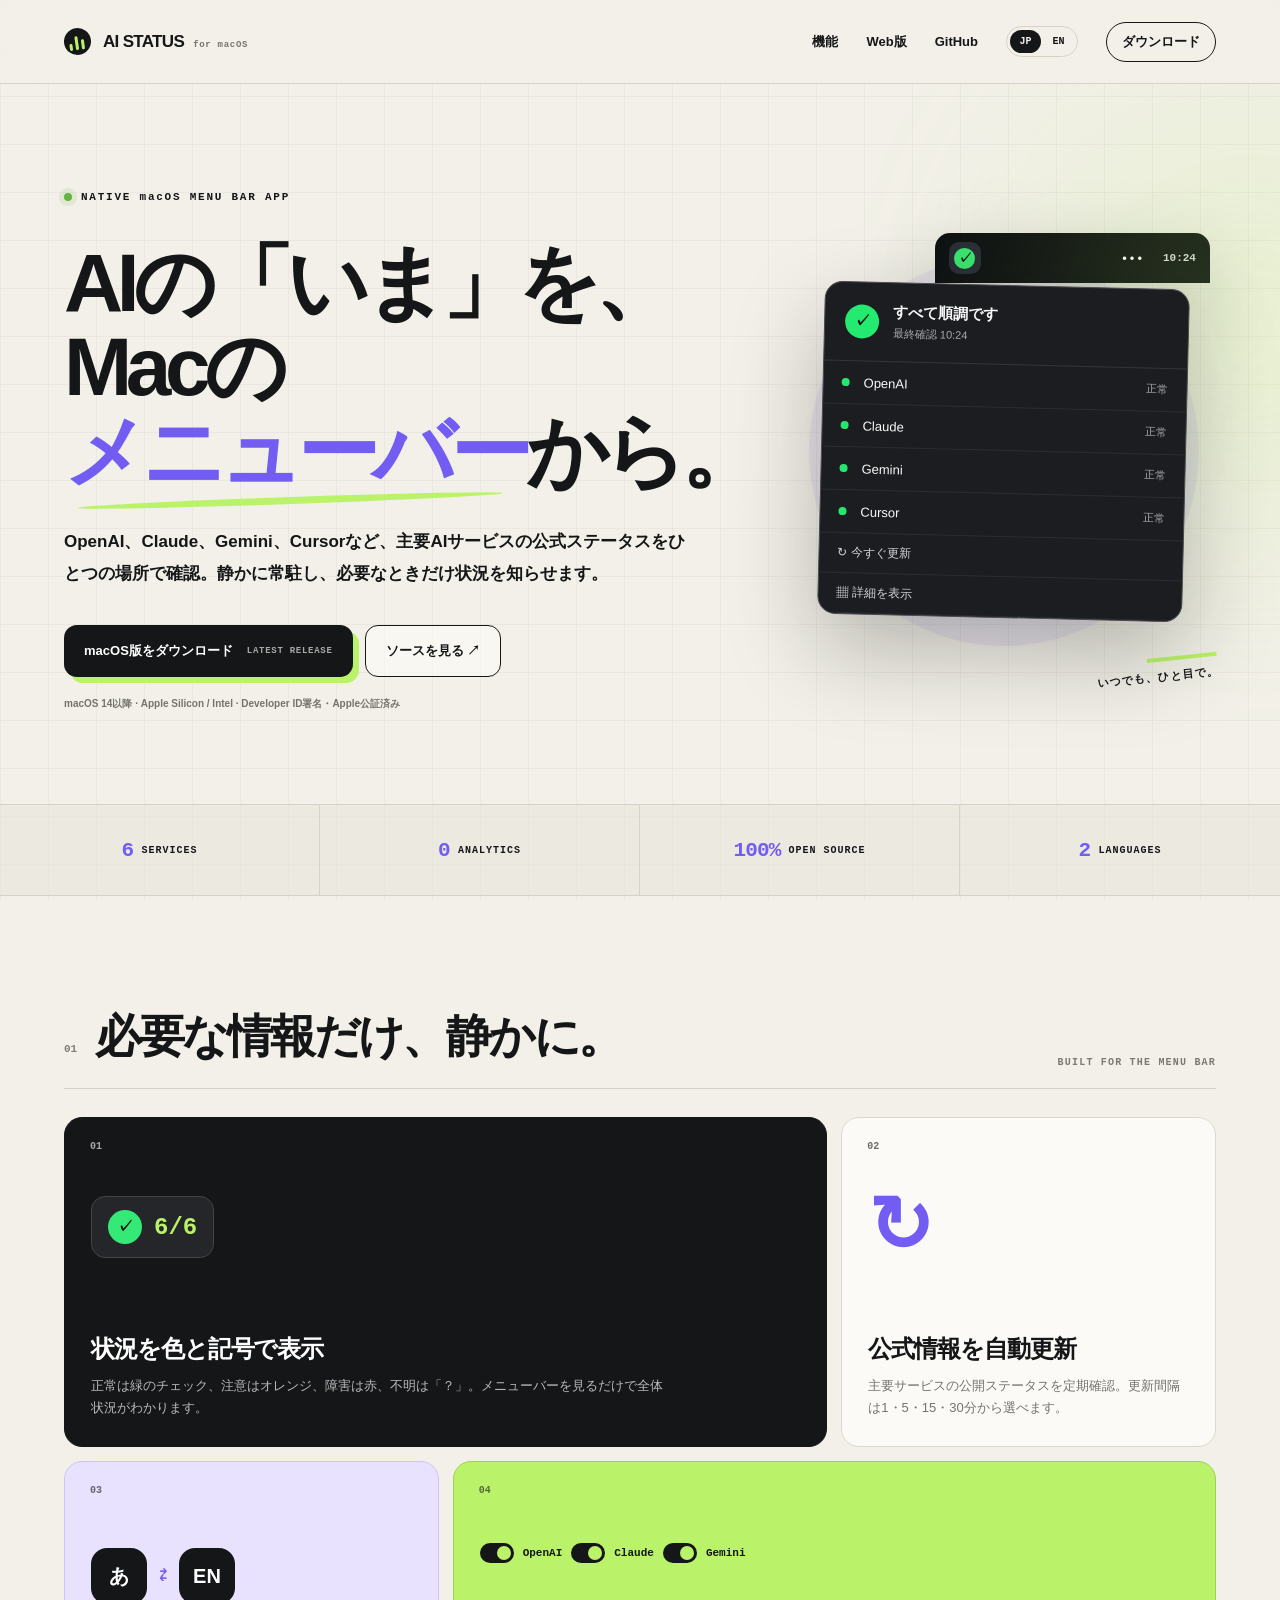
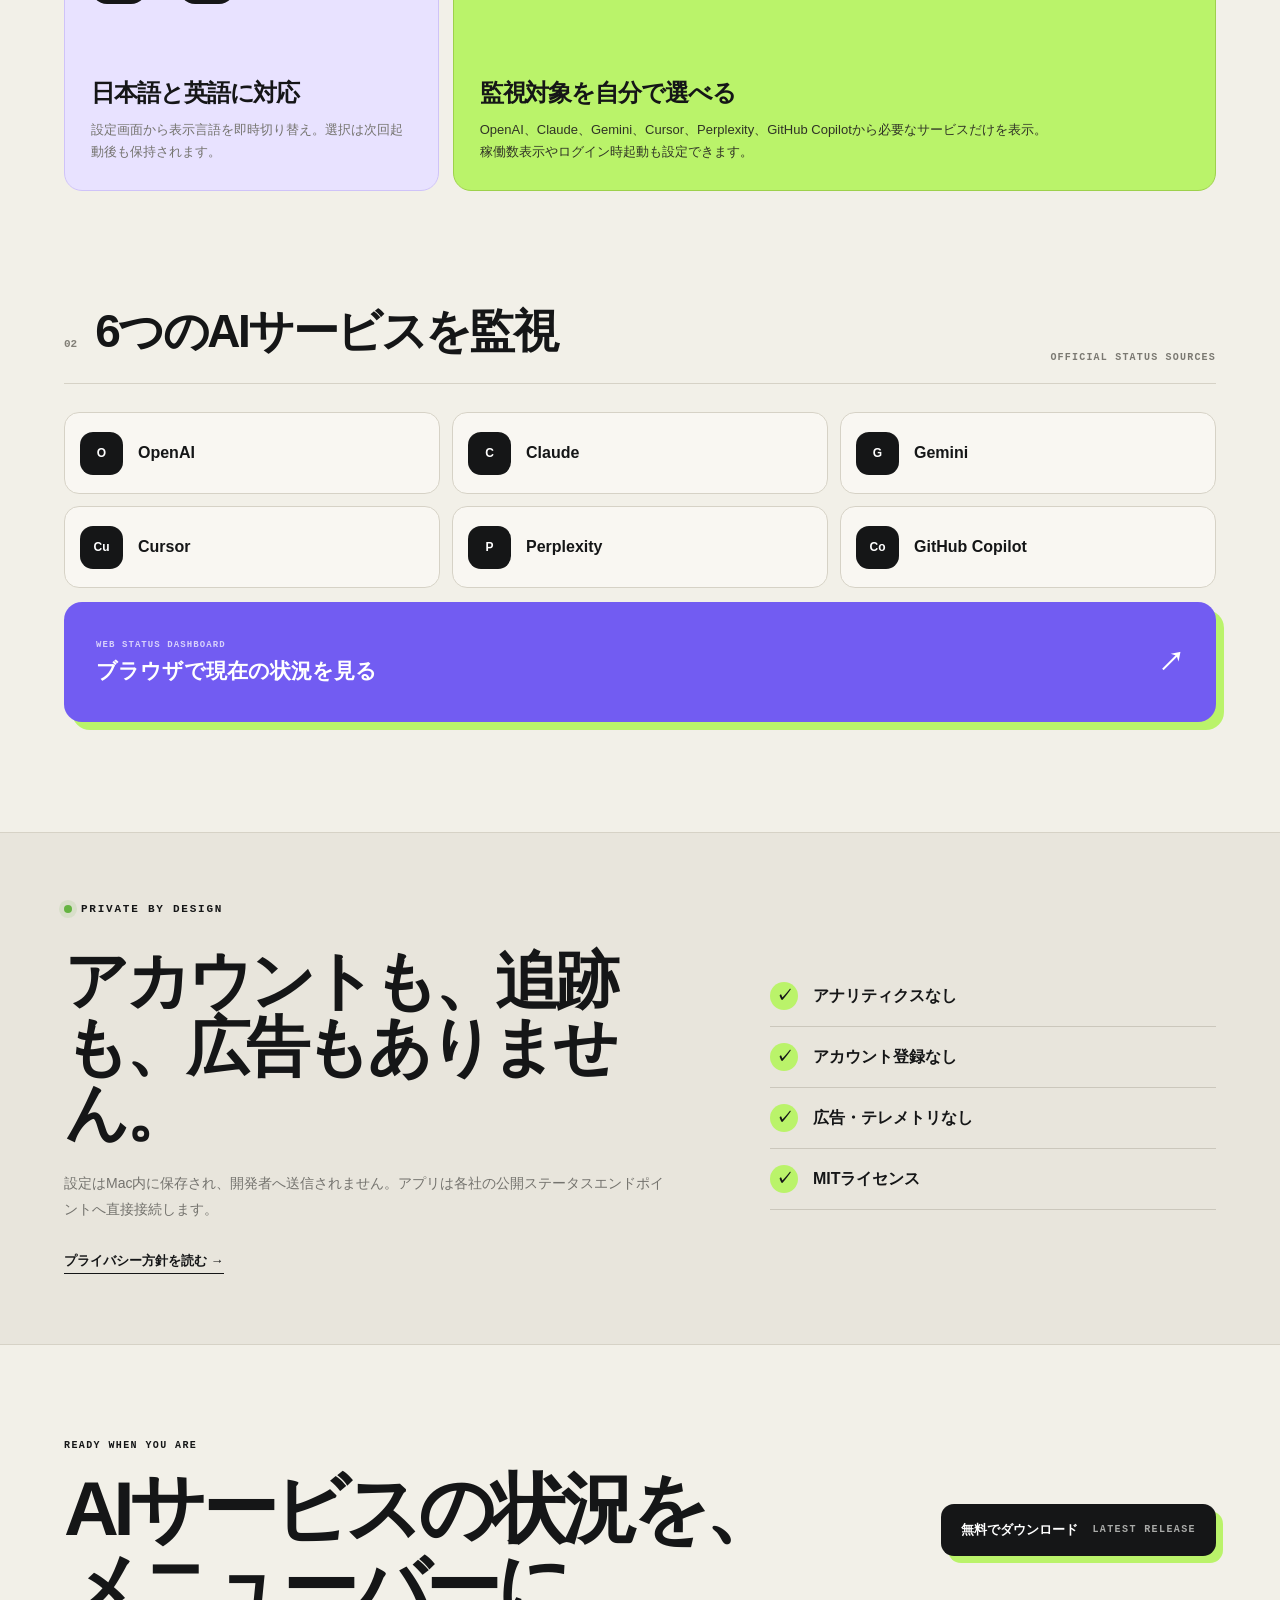
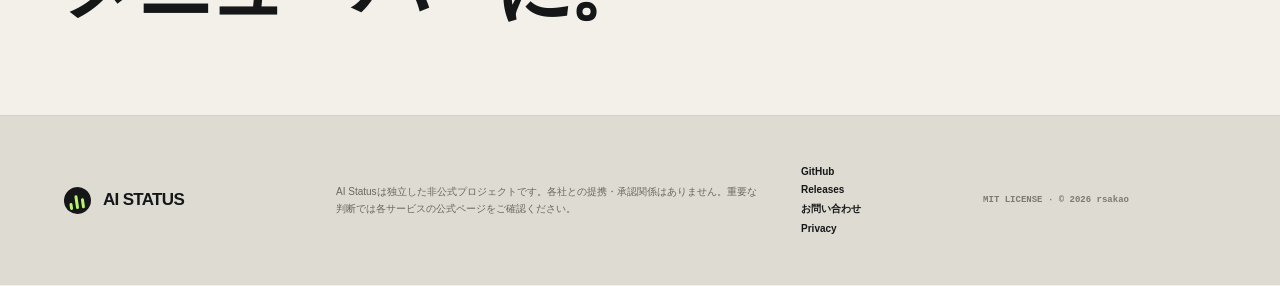
==== docs/index.html @ a0b366d9 "feat: add GitHub Pages landing site" ====
<!doctype html>
<html lang="ja">
<head>
  <meta charset="utf-8">
  <meta name="viewport" content="width=device-width, initial-scale=1">
  <meta name="theme-color" content="#f2f0e8">
  <meta name="description" content="主要AIサービスの稼働状況をMacのメニューバーから確認できる、オープンソースのmacOSアプリ。">
  <meta property="og:title" content="AI Status for macOS">
  <meta property="og:description" content="AIの「いま」を、Macのメニューバーから。">
  <meta property="og:type" content="website">
  <meta property="og:image" content="assets/og-image.svg">
  <title>AI Status for macOS</title>
  <link rel="icon" href="assets/favicon.svg" type="image/svg+xml">
  <link rel="stylesheet" href="assets/styles.css">
  <script defer src="assets/site.js"></script>
</head>
<body>
  <header class="site-header">
    <a class="brand" href="#top" aria-label="AI Status ホーム">
      <span class="brand-mark" aria-hidden="true"><i></i><i></i><i></i></span>
      <span>AI STATUS <small>for macOS</small></span>
    </a>
    <nav aria-label="ページナビゲーション">
      <a href="#features">機能</a>
      <a href="https://ai-status-jp-hub-2026.rojii.chatgpt.site/">Web版</a>
      <a href="https://github.com/rsakao/aistatus">GitHub</a>
      <span class="language-switch" aria-label="表示言語">
        <a href="./" aria-current="page">JP</a>
        <a href="en/">EN</a>
      </span>
      <a class="nav-download download-link" href="https://github.com/rsakao/aistatus/releases/latest">ダウンロード</a>
    </nav>
  </header>

  <main id="top">
    <section class="hero">
      <div class="hero-copy-block">
        <div class="eyebrow"><span></span> NATIVE macOS MENU BAR APP</div>
        <h1>AIの「いま」を、<br>Macの<br><span class="nowrap"><em>メニューバー</em>から。</span></h1>
        <p class="hero-copy">OpenAI、Claude、Gemini、Cursorなど、主要AIサービスの公式ステータスをひとつの場所で確認。静かに常駐し、必要なときだけ状況を知らせます。</p>
        <div class="hero-actions">
          <a class="button button-primary download-link" href="https://github.com/rsakao/aistatus/releases/latest">
            <span>macOS版をダウンロード</span><small class="release-label">Latest release</small>
          </a>
          <a class="button button-secondary" href="https://github.com/rsakao/aistatus">ソースを見る ↗</a>
        </div>
        <p class="requirements">macOS 14以降 · Apple Silicon / Intel · Developer ID署名・Apple公証済み</p>
      </div>

      <div class="app-preview" aria-label="AI Statusアプリの画面イメージ">
        <div class="menu-strip">
          <span class="menu-status"><b>✓</b></span>
          <span class="menu-dots">•••</span>
          <span class="menu-clock">10:24</span>
        </div>
        <div class="popover">
          <div class="popover-overview">
            <span class="check-icon">✓</span>
            <div><strong>すべて順調です</strong><small>最終確認 10:24</small></div>
          </div>
          <div class="service-row"><i class="dot green"></i><span>OpenAI</span><small>正常</small></div>
          <div class="service-row"><i class="dot green"></i><span>Claude</span><small>正常</small></div>
          <div class="service-row"><i class="dot green"></i><span>Gemini</span><small>正常</small></div>
          <div class="service-row"><i class="dot green"></i><span>Cursor</span><small>正常</small></div>
          <div class="popover-action">↻ 今すぐ更新</div>
          <div class="popover-action">▦ 詳細を表示</div>
        </div>
        <span class="preview-note">いつでも、ひと目で。</span>
      </div>
    </section>

    <section class="trust-strip" aria-label="アプリの特徴">
      <span><b>6</b> SERVICES</span>
      <span><b>0</b> ANALYTICS</span>
      <span><b>100%</b> OPEN SOURCE</span>
      <span><b>2</b> LANGUAGES</span>
    </section>

    <section class="features-section" id="features">
      <div class="section-heading">
        <div><span class="section-number">01</span><h2>必要な情報だけ、静かに。</h2></div>
        <p>BUILT FOR THE MENU BAR</p>
      </div>
      <div class="feature-grid">
        <article class="feature-card feature-wide dark-card">
          <span class="feature-number">01</span>
          <div class="mini-status"><b>✓</b><span>6/6</span></div>
          <h3>状況を色と記号で表示</h3>
          <p>正常は緑のチェック、注意はオレンジ、障害は赤、不明は「？」。メニューバーを見るだけで全体状況がわかります。</p>
        </article>
        <article class="feature-card">
          <span class="feature-number">02</span>
          <div class="feature-glyph">↻</div>
          <h3>公式情報を自動更新</h3>
          <p>主要サービスの公開ステータスを定期確認。更新間隔は1・5・15・30分から選べます。</p>
        </article>
        <article class="feature-card purple-card">
          <span class="feature-number">03</span>
          <div class="language-demo"><b>あ</b><span>⇄</span><b>EN</b></div>
          <h3>日本語と英語に対応</h3>
          <p>設定画面から表示言語を即時切り替え。選択は次回起動後も保持されます。</p>
        </article>
        <article class="feature-card feature-wide lime-card">
          <span class="feature-number">04</span>
          <div class="toggle-demo"><i></i><span>OpenAI</span><i></i><span>Claude</span><i></i><span>Gemini</span></div>
          <h3>監視対象を自分で選べる</h3>
          <p>OpenAI、Claude、Gemini、Cursor、Perplexity、GitHub Copilotから必要なサービスだけを表示。稼働数表示やログイン時起動も設定できます。</p>
        </article>
      </div>
    </section>

    <section class="services-section">
      <div class="section-heading">
        <div><span class="section-number">02</span><h2>6つのAIサービスを監視</h2></div>
        <p>OFFICIAL STATUS SOURCES</p>
      </div>
      <div class="service-grid">
        <span><b>O</b>OpenAI</span><span><b>C</b>Claude</span><span><b>G</b>Gemini</span>
        <span><b>Cu</b>Cursor</span><span><b>P</b>Perplexity</span><span><b>Co</b>GitHub Copilot</span>
      </div>
      <a class="dashboard-link" href="https://ai-status-jp-hub-2026.rojii.chatgpt.site/">
        <span><small>WEB STATUS DASHBOARD</small><strong>ブラウザで現在の状況を見る</strong></span><b>↗</b>
      </a>
    </section>

    <section class="privacy-section">
      <div class="privacy-copy">
        <div class="eyebrow"><span></span> PRIVATE BY DESIGN</div>
        <h2>アカウントも、追跡も、広告もありません。</h2>
        <p>設定はMac内に保存され、開発者へ送信されません。アプリは各社の公開ステータスエンドポイントへ直接接続します。</p>
        <a href="privacy.html">プライバシー方針を読む →</a>
      </div>
      <div class="privacy-list">
        <span><b>✓</b> アナリティクスなし</span>
        <span><b>✓</b> アカウント登録なし</span>
        <span><b>✓</b> 広告・テレメトリなし</span>
        <span><b>✓</b> MITライセンス</span>
      </div>
    </section>

    <section class="cta-section">
      <div>
        <small>READY WHEN YOU ARE</small>
        <h2>AIサービスの状況を、<br>メニューバーに。</h2>
      </div>
      <a class="button button-dark download-link" href="https://github.com/rsakao/aistatus/releases/latest">
        <span>無料でダウンロード</span><small class="release-label">Latest release</small>
      </a>
    </section>
  </main>

  <footer>
    <a class="brand footer-brand" href="#top"><span class="brand-mark"><i></i><i></i><i></i></span><span>AI STATUS</span></a>
    <p>AI Statusは独立した非公式プロジェクトです。各社との提携・承認関係はありません。重要な判断では各サービスの公式ページをご確認ください。</p>
    <div class="footer-links">
      <a href="https://github.com/rsakao/aistatus">GitHub</a>
      <a href="https://github.com/rsakao/aistatus/releases/latest">Releases</a>
      <a href="https://github.com/rsakao/aistatus/issues">お問い合わせ</a>
      <a href="privacy.html">Privacy</a>
    </div>
    <span>MIT LICENSE · © 2026 rsakao</span>
  </footer>
</body>
</html>
---- docs/assets/styles.css ----
:root {
  --ink: #151617;
  --paper: #f2f0e8;
  --paper-light: #fbfaf6;
  --line: #d6d2c6;
  --green: #baf36a;
  --green-dark: #65b441;
  --purple: #725cf2;
  --muted: #74736e;
}

* { box-sizing: border-box; }
html { scroll-behavior: smooth; }
body {
  margin: 0;
  background: var(--paper);
  color: var(--ink);
  font-family: Inter, Arial, "Hiragino Sans", "Yu Gothic", sans-serif;
  -webkit-font-smoothing: antialiased;
}
a { color: inherit; text-decoration: none; }
button, a { -webkit-tap-highlight-color: transparent; }

body::before {
  content: "";
  position: fixed;
  inset: 0;
  z-index: -2;
  background-image:
    linear-gradient(rgba(21, 22, 23, .035) 1px, transparent 1px),
    linear-gradient(90deg, rgba(21, 22, 23, .035) 1px, transparent 1px);
  background-size: 48px 48px;
}

.site-header {
  height: 84px;
  display: flex;
  align-items: center;
  justify-content: space-between;
  padding: 0 5vw;
  border-bottom: 1px solid var(--line);
  background: rgba(242, 240, 232, .88);
  backdrop-filter: blur(16px);
  position: sticky;
  top: 0;
  z-index: 20;
}
.brand { display: flex; align-items: center; gap: 12px; font-weight: 900; letter-spacing: -.04em; font-size: 17px; }
.brand small { color: #77746d; font: 700 9px ui-monospace, monospace; letter-spacing: .08em; margin-left: 5px; }
.brand-mark {
  width: 27px;
  height: 27px;
  position: relative;
  display: inline-flex;
  align-items: flex-end;
  gap: 3px;
  padding: 5px;
  border-radius: 50%;
  background: var(--ink);
  transform: rotate(-8deg);
}
.brand-mark i { width: 3px; border-radius: 3px; background: var(--green); display: block; }
.brand-mark i:nth-child(1) { height: 7px; }
.brand-mark i:nth-child(2) { height: 14px; }
.brand-mark i:nth-child(3) { height: 10px; }
nav { display: flex; align-items: center; gap: 28px; font-size: 13px; font-weight: 700; }
nav > a:hover { opacity: .56; }
.language-switch { display: flex; border: 1px solid var(--line); border-radius: 999px; padding: 3px; gap: 2px; }
.language-switch a { min-width: 31px; padding: 6px 8px; text-align: center; border-radius: 999px; font: 800 10px ui-monospace, monospace; }
.language-switch a[aria-current="page"] { background: var(--ink); color: var(--paper); }
.nav-download { border: 1px solid var(--ink); border-radius: 999px; padding: 10px 15px; }

main { overflow: hidden; }
.hero {
  max-width: 1440px;
  min-height: 720px;
  margin: 0 auto;
  padding: 92px 5vw 78px;
  display: grid;
  grid-template-columns: minmax(0, 1.08fr) minmax(360px, .72fr);
  align-items: center;
  gap: 7vw;
  position: relative;
}
.hero::after {
  content: "";
  position: absolute;
  width: 420px;
  height: 420px;
  right: -180px;
  top: 30px;
  border-radius: 50%;
  background: var(--green);
  filter: blur(110px);
  opacity: .18;
  pointer-events: none;
}
.eyebrow { display: flex; align-items: center; gap: 9px; font: 800 11px ui-monospace, monospace; letter-spacing: .16em; }
.eyebrow span { width: 8px; height: 8px; border-radius: 50%; background: var(--green-dark); box-shadow: 0 0 0 5px rgba(101, 180, 65, .12); }
h1 { font-size: clamp(54px, 6.4vw, 100px); letter-spacing: -.078em; line-height: 1.03; margin: 38px 0 32px; font-weight: 900; }
h1 em { font-style: normal; color: var(--purple); position: relative; white-space: nowrap; }
h1 em::after { content: ""; position: absolute; left: 3%; bottom: -7px; width: 92%; height: 7px; background: var(--green); transform: rotate(-2deg); border-radius: 50%; }
.nowrap { white-space: nowrap; }
.hero-copy { max-width: 650px; font-size: 17px; line-height: 1.85; margin: 0; font-weight: 600; }
.hero-actions { display: flex; flex-wrap: wrap; gap: 12px; align-items: stretch; margin-top: 36px; }
.button { display: inline-flex; align-items: center; justify-content: center; gap: 14px; min-height: 52px; padding: 13px 20px; border-radius: 13px; font-weight: 850; font-size: 13px; transition: transform .2s, box-shadow .2s; }
.button:hover { transform: translateY(-2px); }
.button-primary { background: var(--ink); color: white; box-shadow: 6px 6px 0 var(--green); }
.button-secondary { border: 1px solid var(--ink); background: rgba(251, 250, 246, .65); }
.button small { display: block; color: #a9aaa8; font: 700 9px ui-monospace, monospace; text-transform: uppercase; letter-spacing: .08em; }
.requirements { margin: 20px 0 0; color: var(--muted); font-size: 10px; font-weight: 700; }

.app-preview { position: relative; min-height: 520px; display: flex; align-items: center; justify-content: center; }
.app-preview::before { content: ""; position: absolute; width: 390px; height: 390px; background: var(--purple); border-radius: 50%; opacity: .09; }
.menu-strip {
  position: absolute;
  top: 42px;
  right: 6px;
  width: 275px;
  height: 50px;
  border-radius: 15px 15px 0 0;
  background: #0d0f12;
  color: white;
  display: flex;
  align-items: center;
  padding: 0 14px;
  gap: 18px;
  box-shadow: 0 28px 80px rgba(20, 20, 20, .22);
}
.menu-status { width: 32px; height: 32px; border-radius: 10px; display: grid; place-items: center; background: #262b34; }
.menu-status b { width: 21px; height: 21px; display: grid; place-items: center; border-radius: 50%; background: #38e46f; color: #111; font-size: 14px; }
.menu-dots { font-size: 13px; letter-spacing: 3px; margin-left: auto; }
.menu-clock { font: 700 11px ui-monospace, monospace; color: #d7d8da; }
.popover {
  width: 365px;
  position: relative;
  z-index: 2;
  background: #1c1d20;
  color: #f8f8f8;
  border: 1px solid #4a4b50;
  border-radius: 18px;
  overflow: hidden;
  box-shadow: 0 35px 90px rgba(20, 20, 20, .28);
  transform: rotate(1.4deg);
}
.popover-overview { display: flex; align-items: center; gap: 14px; padding: 20px; border-bottom: 1px solid #34353a; }
.check-icon { width: 34px; height: 34px; display: grid; place-items: center; border-radius: 50%; background: #24eb70; color: #111; font-weight: 900; }
.popover-overview div { display: grid; gap: 4px; }
.popover-overview strong { font-size: 15px; }
.popover-overview small { color: #a8a9ad; font-size: 11px; }
.service-row { min-height: 43px; display: grid; grid-template-columns: 10px 1fr auto; align-items: center; gap: 12px; padding: 0 18px; border-bottom: 1px solid #2b2c30; font-size: 13px; }
.service-row small { color: #aaaeb3; }
.dot { width: 8px; height: 8px; border-radius: 50%; }
.dot.green { background: #25e76e; }
.popover-action { padding: 11px 18px; border-bottom: 1px solid #2b2c30; color: #d5d6d8; font-size: 12px; }
.preview-note { position: absolute; right: -2px; bottom: 26px; font: 800 11px ui-monospace, monospace; letter-spacing: .1em; transform: rotate(-6deg); }
.preview-note::before { content: ""; display: block; width: 70px; height: 4px; margin: 0 0 8px auto; background: var(--green); }

.trust-strip { border-block: 1px solid var(--line); min-height: 92px; display: grid; grid-template-columns: repeat(4, 1fr); max-width: 100%; background: rgba(232, 229, 220, .6); }
.trust-strip span { display: flex; align-items: center; justify-content: center; gap: 8px; border-right: 1px solid var(--line); font: 800 10px ui-monospace, monospace; letter-spacing: .1em; }
.trust-strip span:last-child { border-right: 0; }
.trust-strip b { font-size: 21px; color: var(--purple); letter-spacing: -.04em; }

.features-section, .services-section { max-width: 1400px; margin: 0 auto; padding: 110px 5vw 0; }
.section-heading { display: flex; justify-content: space-between; align-items: flex-end; border-bottom: 1px solid var(--line); padding-bottom: 20px; margin-bottom: 28px; }
.section-heading > div { display: flex; align-items: baseline; gap: 18px; }
.section-number { font: 700 11px ui-monospace, monospace; color: #827f77; }
.section-heading h2 { margin: 0; font-size: clamp(29px, 4vw, 46px); letter-spacing: -.055em; }
.section-heading p { margin: 0; font: 700 10px ui-monospace, monospace; letter-spacing: .12em; color: #7b7972; }
.feature-grid { display: grid; grid-template-columns: repeat(3, 1fr); gap: 14px; }
.feature-card { min-height: 330px; position: relative; display: flex; flex-direction: column; justify-content: flex-end; padding: 26px; border: 1px solid #dcd8cd; border-radius: 18px; background: var(--paper-light); overflow: hidden; }
.feature-wide { grid-column: span 2; }
.feature-number { position: absolute; top: 23px; left: 25px; font: 800 10px ui-monospace, monospace; opacity: .62; }
.feature-card h3 { margin: 24px 0 10px; font-size: 24px; letter-spacing: -.045em; }
.feature-card p { margin: 0; max-width: 580px; color: var(--muted); font-size: 13px; line-height: 1.75; }
.dark-card { background: var(--ink); color: white; border-color: var(--ink); }
.dark-card p { color: #b9bab9; }
.lime-card { background: var(--green); border-color: #9ed14c; }
.lime-card p { color: #303326; }
.purple-card { background: #e8e2ff; border-color: #cfc3f8; }
.mini-status { align-self: flex-start; display: flex; align-items: center; gap: 12px; margin-bottom: auto; margin-top: 52px; padding: 13px 16px; border: 1px solid #444; border-radius: 14px; background: #24262a; }
.mini-status b { width: 34px; height: 34px; display: grid; place-items: center; border-radius: 50%; color: #111; background: #35e977; }
.mini-status span { font: 850 24px ui-monospace, monospace; color: var(--green); }
.feature-glyph { margin: 48px 0 auto; color: var(--purple); font: 900 78px ui-monospace, monospace; line-height: 1; }
.language-demo { margin: 60px 0 auto; display: flex; align-items: center; gap: 12px; }
.language-demo b { width: 56px; height: 56px; display: grid; place-items: center; border-radius: 16px; background: var(--ink); color: white; font-size: 20px; }
.language-demo span { font-weight: 900; color: var(--purple); }
.toggle-demo { margin: 55px 0 auto; display: flex; flex-wrap: wrap; align-items: center; gap: 9px; font: 800 11px ui-monospace, monospace; }
.toggle-demo i { width: 34px; height: 20px; border-radius: 999px; background: var(--ink); position: relative; }
.toggle-demo i::after { content: ""; position: absolute; width: 14px; height: 14px; right: 3px; top: 3px; border-radius: 50%; background: var(--green); }

.service-grid { display: grid; grid-template-columns: repeat(3, 1fr); gap: 12px; }
.service-grid span { min-height: 82px; display: flex; align-items: center; gap: 15px; padding: 15px; border: 1px solid var(--line); border-radius: 15px; background: rgba(251, 250, 246, .72); font-weight: 850; }
.service-grid b { width: 43px; height: 43px; display: grid; place-items: center; border-radius: 13px; background: var(--ink); color: white; font-size: 12px; }
.dashboard-link { margin-top: 14px; min-height: 120px; display: flex; align-items: center; justify-content: space-between; padding: 28px 32px; background: var(--purple); color: white; border-radius: 18px; box-shadow: 8px 8px 0 var(--green); }
.dashboard-link span { display: grid; gap: 7px; }
.dashboard-link small { font: 800 9px ui-monospace, monospace; letter-spacing: .12em; opacity: .72; }
.dashboard-link strong { font-size: 21px; }
.dashboard-link > b { font-size: 26px; }

.privacy-section { max-width: 1400px; margin: 110px auto 0; padding: 70px 5vw; display: grid; grid-template-columns: 1.15fr .85fr; gap: 8vw; background: #e8e5dc; border-block: 1px solid var(--line); }
.privacy-copy h2 { font-size: clamp(36px, 5vw, 64px); letter-spacing: -.065em; line-height: 1.03; margin: 34px 0 24px; }
.privacy-copy p { max-width: 610px; color: var(--muted); line-height: 1.85; font-size: 14px; }
.privacy-copy > a { display: inline-block; margin-top: 15px; font-size: 13px; font-weight: 850; border-bottom: 1px solid; padding-bottom: 3px; }
.privacy-list { display: grid; align-content: center; }
.privacy-list span { min-height: 61px; display: flex; align-items: center; gap: 15px; border-bottom: 1px solid #cbc7bc; font-weight: 800; }
.privacy-list b { width: 28px; height: 28px; display: grid; place-items: center; border-radius: 50%; background: var(--green); }

.cta-section { max-width: 1400px; margin: 0 auto; min-height: 370px; padding: 80px 5vw; display: flex; align-items: center; justify-content: space-between; gap: 40px; }
.cta-section small { font: 800 10px ui-monospace, monospace; letter-spacing: .14em; }
.cta-section h2 { font-size: clamp(42px, 6vw, 76px); line-height: 1.02; letter-spacing: -.07em; margin: 18px 0 0; }
.button-dark { min-width: 245px; background: var(--ink); color: white; box-shadow: 7px 7px 0 var(--green); }

footer { min-height: 170px; padding: 42px 5vw; display: grid; grid-template-columns: auto minmax(250px, 430px) auto auto; align-items: center; gap: 35px; border-top: 1px solid var(--line); background: #dedbd2; }
.footer-brand { min-width: 150px; }
footer p { margin: 0; color: #686761; font-size: 10px; line-height: 1.7; }
.footer-links { display: grid; gap: 7px; font-size: 10px; font-weight: 800; }
.footer-links a:hover { opacity: .56; }
footer > span { font: 700 9px ui-monospace, monospace; color: #7d7a74; white-space: nowrap; }

.policy-main { min-height: calc(100vh - 84px); }
.policy-content { max-width: 800px; margin: 0 auto; padding: 90px 5vw 120px; }
.policy-content h1 { font-size: clamp(48px, 7vw, 80px); margin: 28px 0; }
.policy-lead { font-size: 18px; line-height: 1.85; margin-bottom: 58px; }
.policy-content section { padding: 26px 0; border-top: 1px solid var(--line); }
.policy-content h2 { margin: 0 0 12px; font-size: 21px; letter-spacing: -.04em; }
.policy-content p { margin: 0; color: #4d4d49; font-size: 14px; line-height: 1.9; }
.policy-content a { text-decoration: underline; text-underline-offset: 3px; font-weight: 800; }
.back-link { display: inline-block; margin-top: 45px; }

@media (max-width: 1050px) {
  nav { gap: 13px; }
  nav > a:not(.nav-download) { display: none; }
  .hero { grid-template-columns: 1fr 370px; gap: 25px; }
  .feature-grid { grid-template-columns: repeat(2, 1fr); }
  .feature-wide { grid-column: span 1; }
  footer { grid-template-columns: auto 1fr auto; }
  footer > span { display: none; }
}

@media (max-width: 780px) {
  .site-header { height: 70px; padding: 0 20px; }
  .brand { font-size: 14px; }
  .brand small { display: none; }
  .nav-download { display: none; }
  .hero { min-height: 0; grid-template-columns: 1fr; padding: 62px 20px 50px; }
  h1 { font-size: clamp(50px, 15vw, 76px); margin-top: 30px; }
  .hero-copy { font-size: 14px; }
  .app-preview { min-height: 500px; }
  .trust-strip { grid-template-columns: repeat(2, 1fr); }
  .trust-strip span { min-height: 70px; border-bottom: 1px solid var(--line); }
  .features-section, .services-section { padding: 72px 20px 0; }
  .feature-grid, .service-grid { grid-template-columns: 1fr; }
  .section-heading p { display: none; }
  .privacy-section { margin-top: 72px; padding: 58px 20px; grid-template-columns: 1fr; }
  .cta-section { min-height: 420px; padding: 60px 20px; flex-direction: column; align-items: flex-start; justify-content: center; }
  footer { grid-template-columns: 1fr; text-align: center; justify-items: center; }
  .footer-links { display: flex; flex-wrap: wrap; justify-content: center; }
  .policy-main { min-height: calc(100vh - 70px); }
  .policy-content { padding: 60px 20px 90px; }
}

@media (max-width: 430px) {
  .language-switch a { min-width: 28px; padding-inline: 6px; }
  h1 { font-size: 49px; }
  h1 em { white-space: normal; }
  .hero-actions { flex-direction: column; }
  .button { width: 100%; }
  .app-preview { min-height: 440px; justify-content: flex-start; }
  .popover { width: calc(100vw - 40px); }
  .menu-strip { right: 0; width: 245px; }
  .preview-note { right: 0; }
  .feature-card { min-height: 310px; }
  .dashboard-link { padding: 22px; }
  .dashboard-link strong { font-size: 17px; }
}

@media (prefers-reduced-motion: reduce) {
  html { scroll-behavior: auto; }
  .button { transition: none; }
}
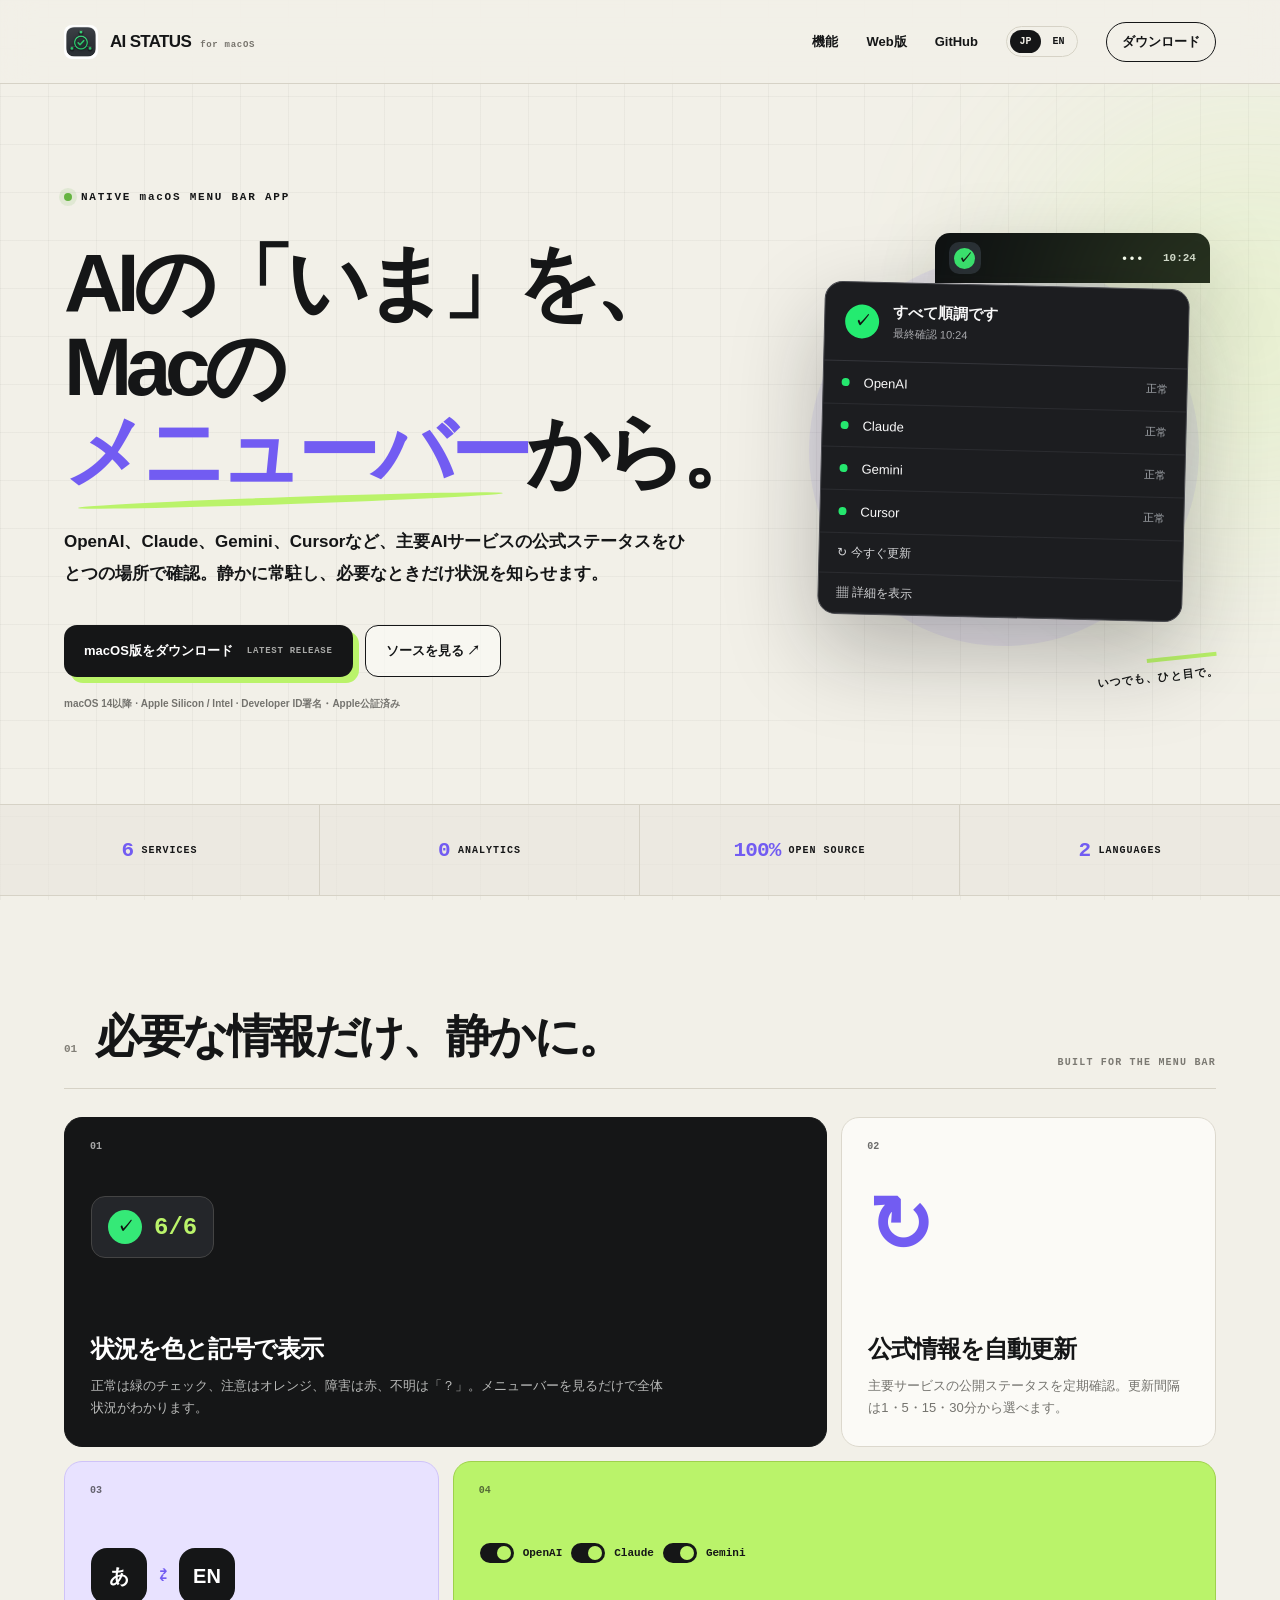
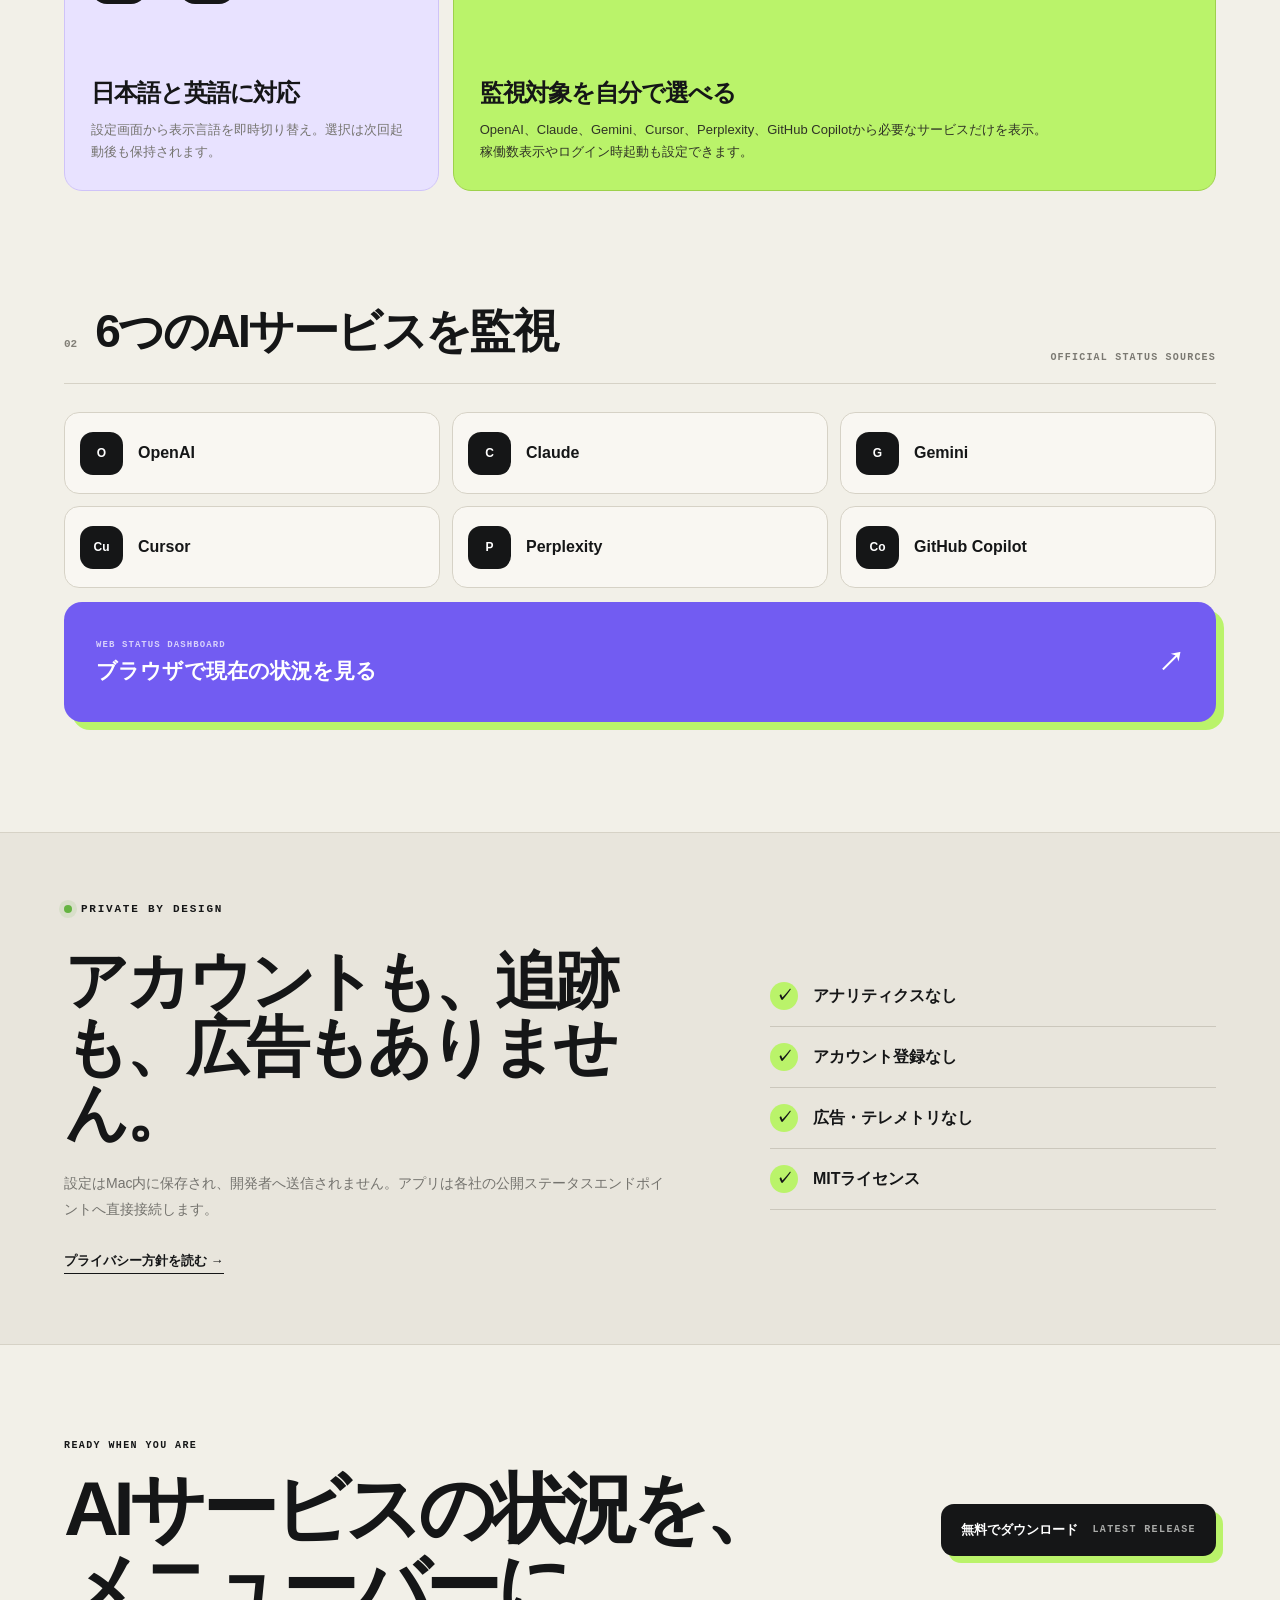
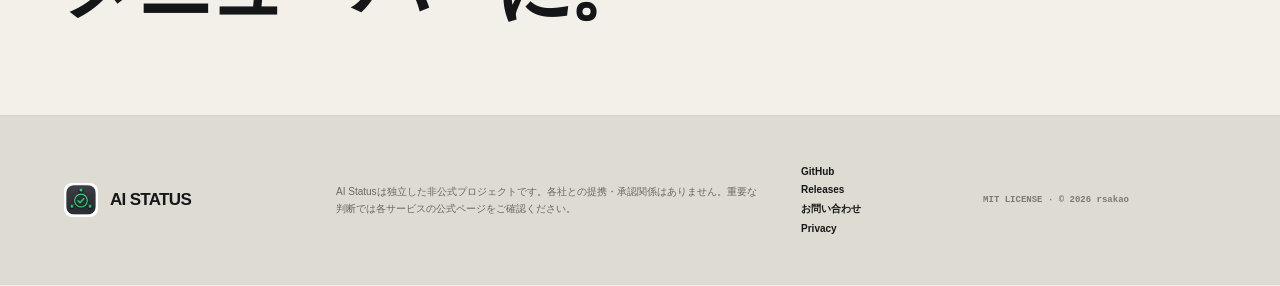
==== commit 8cb0b32d: "Use the app icon across the website" ====
--- a/docs/index.html
+++ b/docs/index.html
@@ -8,16 +8,21 @@
   <meta property="og:title" content="AI Status for macOS">
   <meta property="og:description" content="AIの「いま」を、Macのメニューバーから。">
   <meta property="og:type" content="website">
-  <meta property="og:image" content="assets/og-image.svg">
+  <meta property="og:image" content="https://rsakao.github.io/aistatus/assets/app-icon-1024.png">
+  <meta property="og:image:width" content="1024">
+  <meta property="og:image:height" content="1024">
+  <meta property="og:image:alt" content="AI Status app icon">
+  <meta name="twitter:card" content="summary">
   <title>AI Status for macOS</title>
-  <link rel="icon" href="assets/favicon.svg" type="image/svg+xml">
+  <link rel="icon" href="assets/app-icon-64.png" type="image/png" sizes="64x64">
+  <link rel="apple-touch-icon" href="assets/app-icon-256.png">
   <link rel="stylesheet" href="assets/styles.css">
   <script defer src="assets/site.js"></script>
 </head>
 <body>
   <header class="site-header">
     <a class="brand" href="#top" aria-label="AI Status ホーム">
-      <span class="brand-mark" aria-hidden="true"><i></i><i></i><i></i></span>
+      <img class="brand-icon" src="assets/app-icon-64.png" alt="" width="34" height="34">
       <span>AI STATUS <small>for macOS</small></span>
     </a>
     <nav aria-label="ページナビゲーション">
@@ -150,7 +155,7 @@
   </main>
 
   <footer>
-    <a class="brand footer-brand" href="#top"><span class="brand-mark"><i></i><i></i><i></i></span><span>AI STATUS</span></a>
+    <a class="brand footer-brand" href="#top"><img class="brand-icon" src="assets/app-icon-64.png" alt="" width="34" height="34"><span>AI STATUS</span></a>
     <p>AI Statusは独立した非公式プロジェクトです。各社との提携・承認関係はありません。重要な判断では各サービスの公式ページをご確認ください。</p>
     <div class="footer-links">
       <a href="https://github.com/rsakao/aistatus">GitHub</a>
--- a/docs/assets/styles.css
+++ b/docs/assets/styles.css
@@ -47,22 +47,13 @@
 }
 .brand { display: flex; align-items: center; gap: 12px; font-weight: 900; letter-spacing: -.04em; font-size: 17px; }
 .brand small { color: #77746d; font: 700 9px ui-monospace, monospace; letter-spacing: .08em; margin-left: 5px; }
-.brand-mark {
-  width: 27px;
-  height: 27px;
-  position: relative;
-  display: inline-flex;
-  align-items: flex-end;
-  gap: 3px;
-  padding: 5px;
-  border-radius: 50%;
-  background: var(--ink);
-  transform: rotate(-8deg);
-}
-.brand-mark i { width: 3px; border-radius: 3px; background: var(--green); display: block; }
-.brand-mark i:nth-child(1) { height: 7px; }
-.brand-mark i:nth-child(2) { height: 14px; }
-.brand-mark i:nth-child(3) { height: 10px; }
+.brand-icon {
+  width: 34px;
+  height: 34px;
+  display: block;
+  flex: 0 0 auto;
+  border-radius: 8px;
+}
 nav { display: flex; align-items: center; gap: 28px; font-size: 13px; font-weight: 700; }
 nav > a:hover { opacity: .56; }
 .language-switch { display: flex; border: 1px solid var(--line); border-radius: 999px; padding: 3px; gap: 2px; }
@@ -241,6 +232,7 @@
 @media (max-width: 780px) {
   .site-header { height: 70px; padding: 0 20px; }
   .brand { font-size: 14px; }
+  .brand-icon { width: 32px; height: 32px; border-radius: 7px; }
   .brand small { display: none; }
   .nav-download { display: none; }
   .hero { min-height: 0; grid-template-columns: 1fr; padding: 62px 20px 50px; }
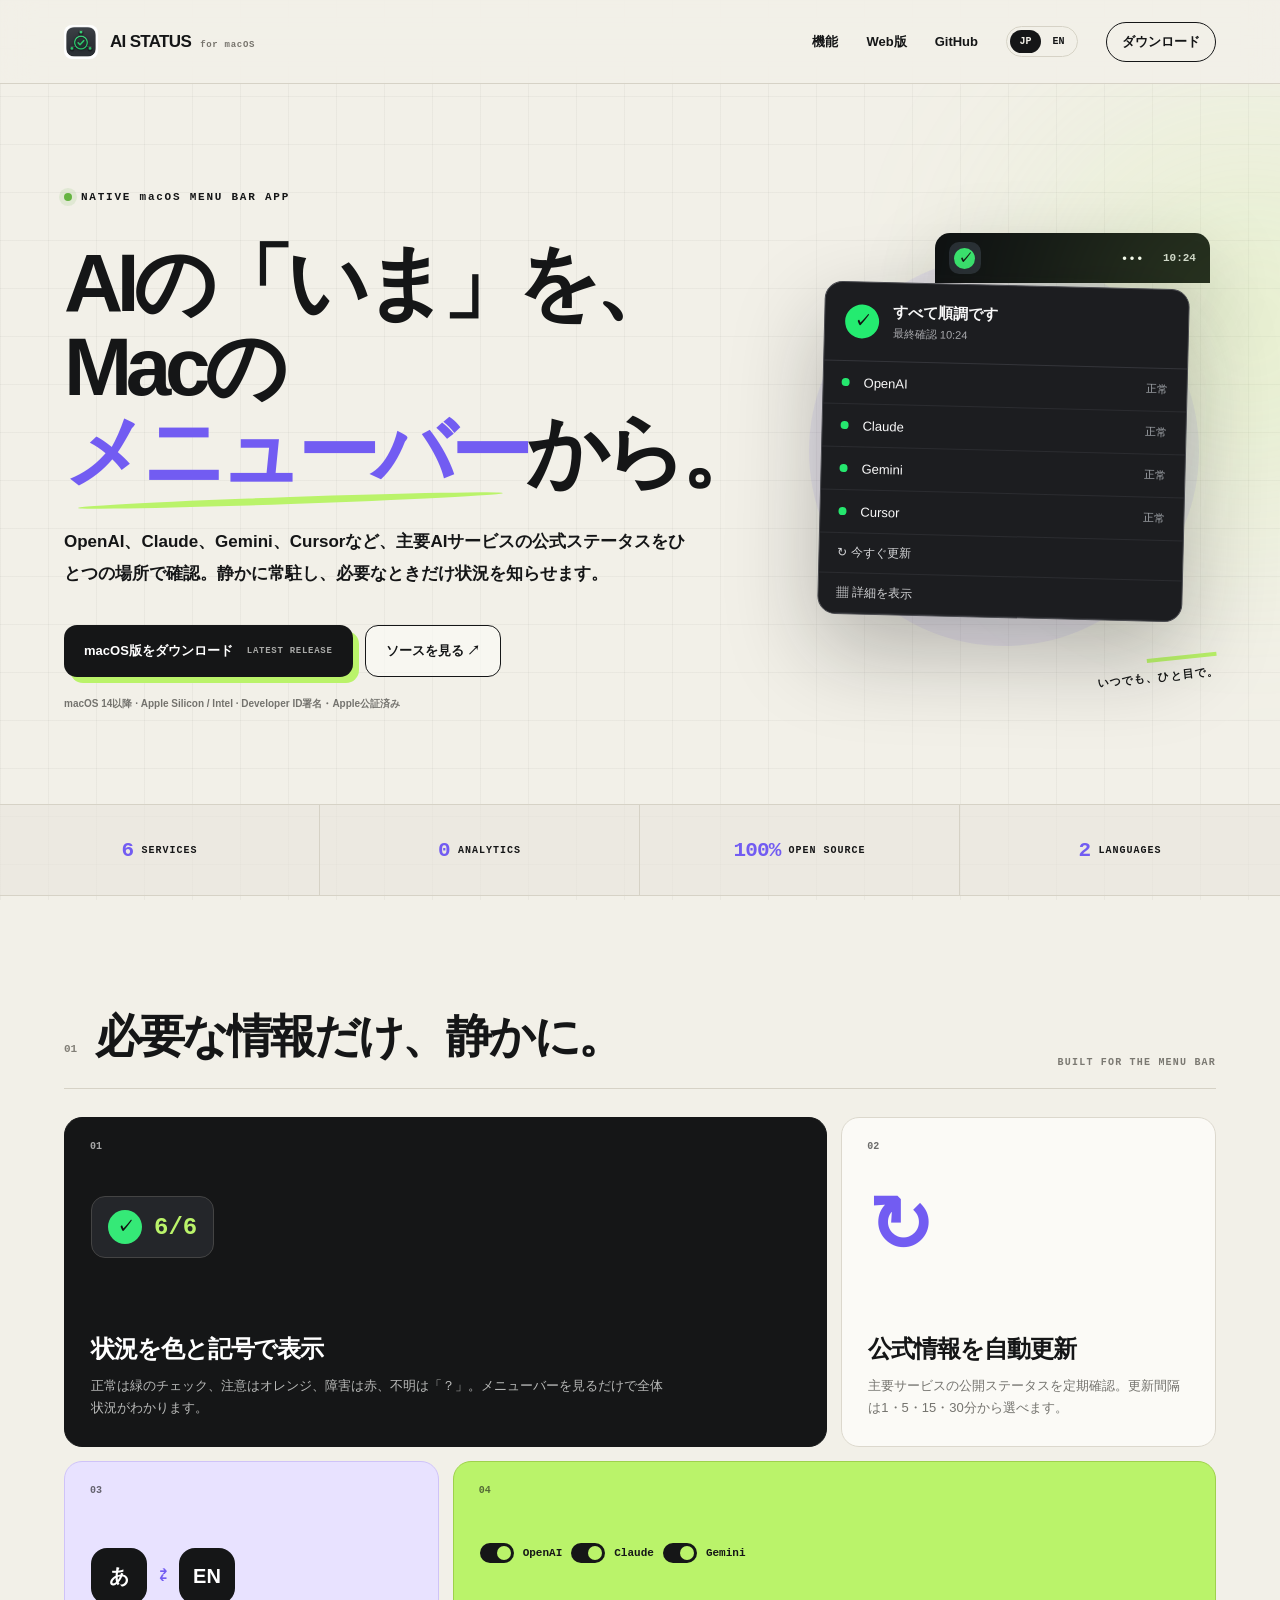
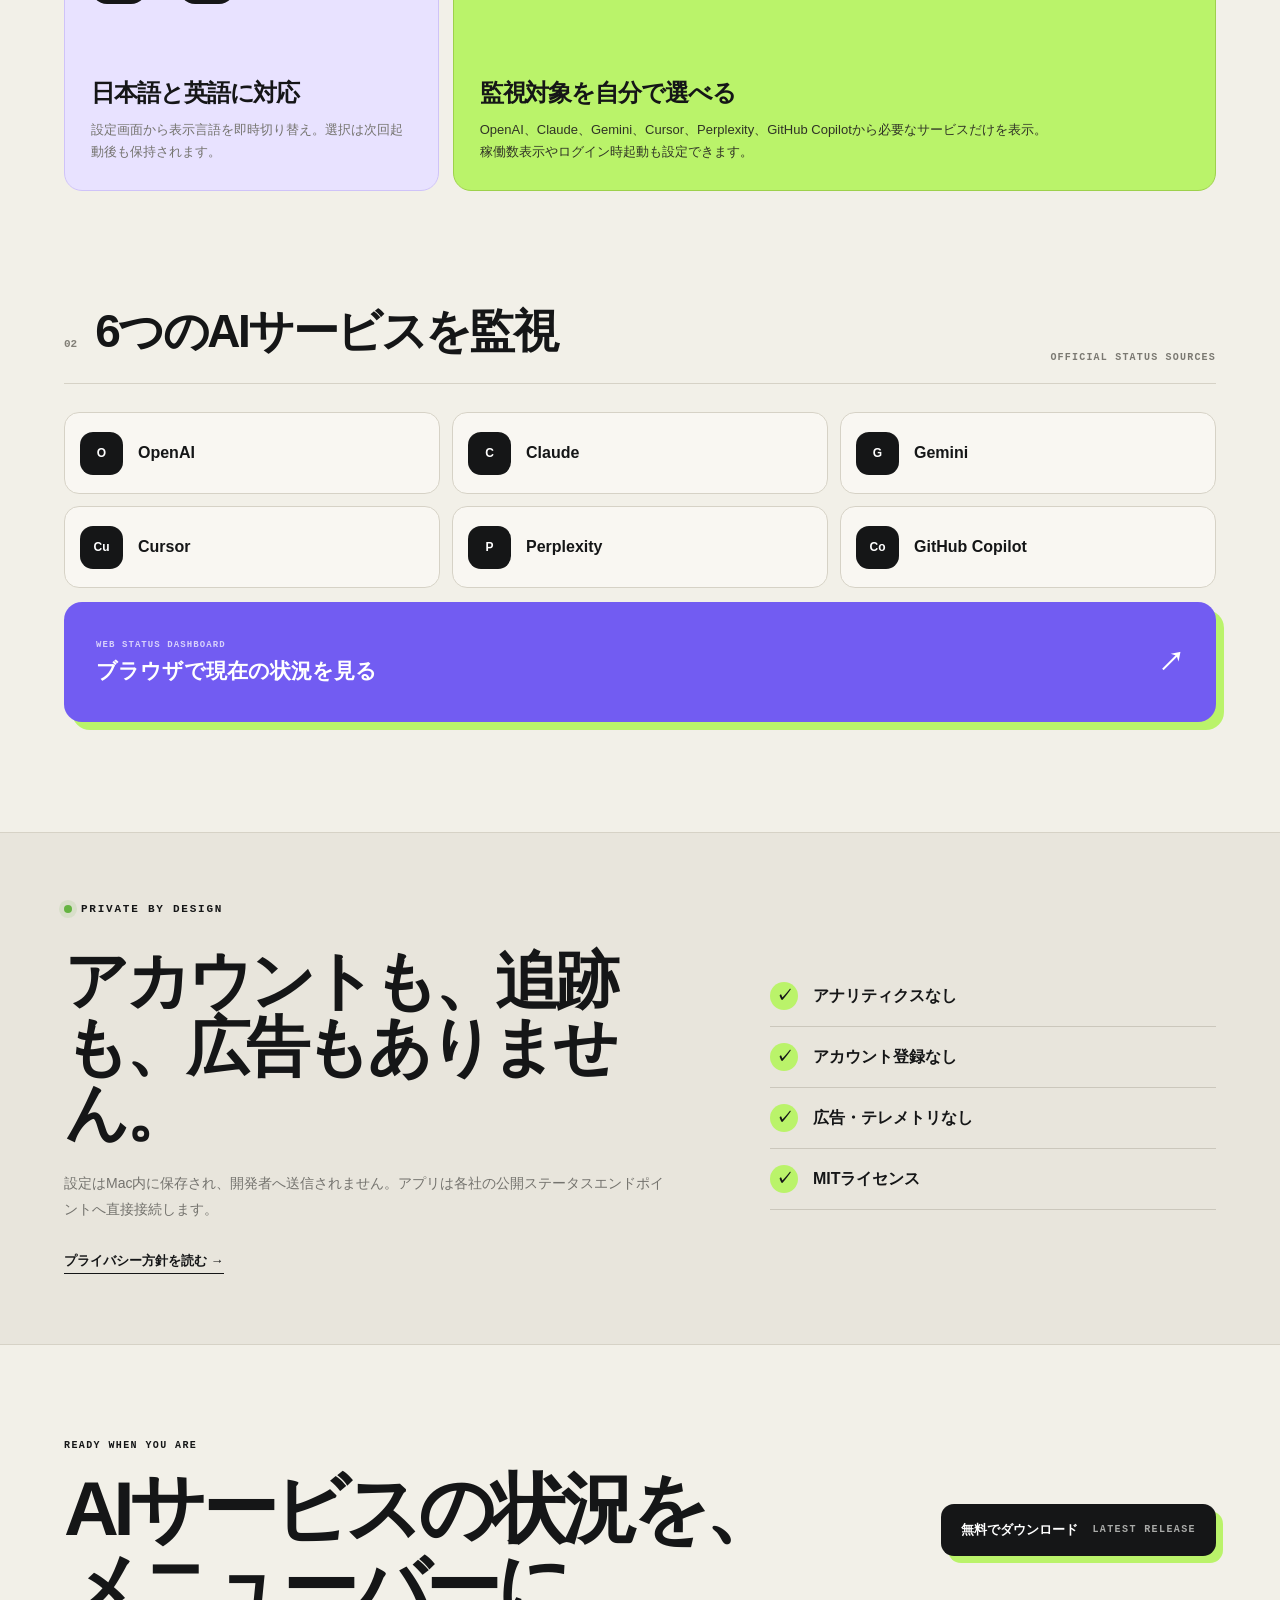
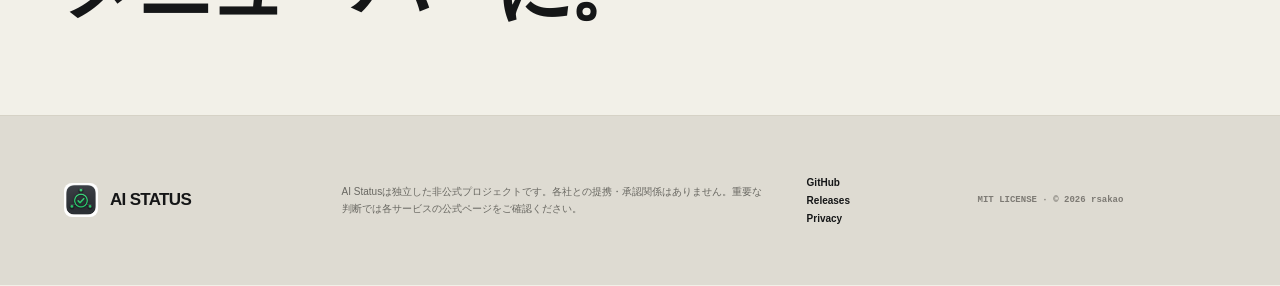
==== commit cbdbd565: "Remove redundant contact footer links" ====
--- a/docs/index.html
+++ b/docs/index.html
@@ -160,7 +160,6 @@
     <div class="footer-links">
       <a href="https://github.com/rsakao/aistatus">GitHub</a>
       <a href="https://github.com/rsakao/aistatus/releases/latest">Releases</a>
-      <a href="https://github.com/rsakao/aistatus/issues">お問い合わせ</a>
       <a href="privacy.html">Privacy</a>
     </div>
     <span>MIT LICENSE · © 2026 rsakao</span>
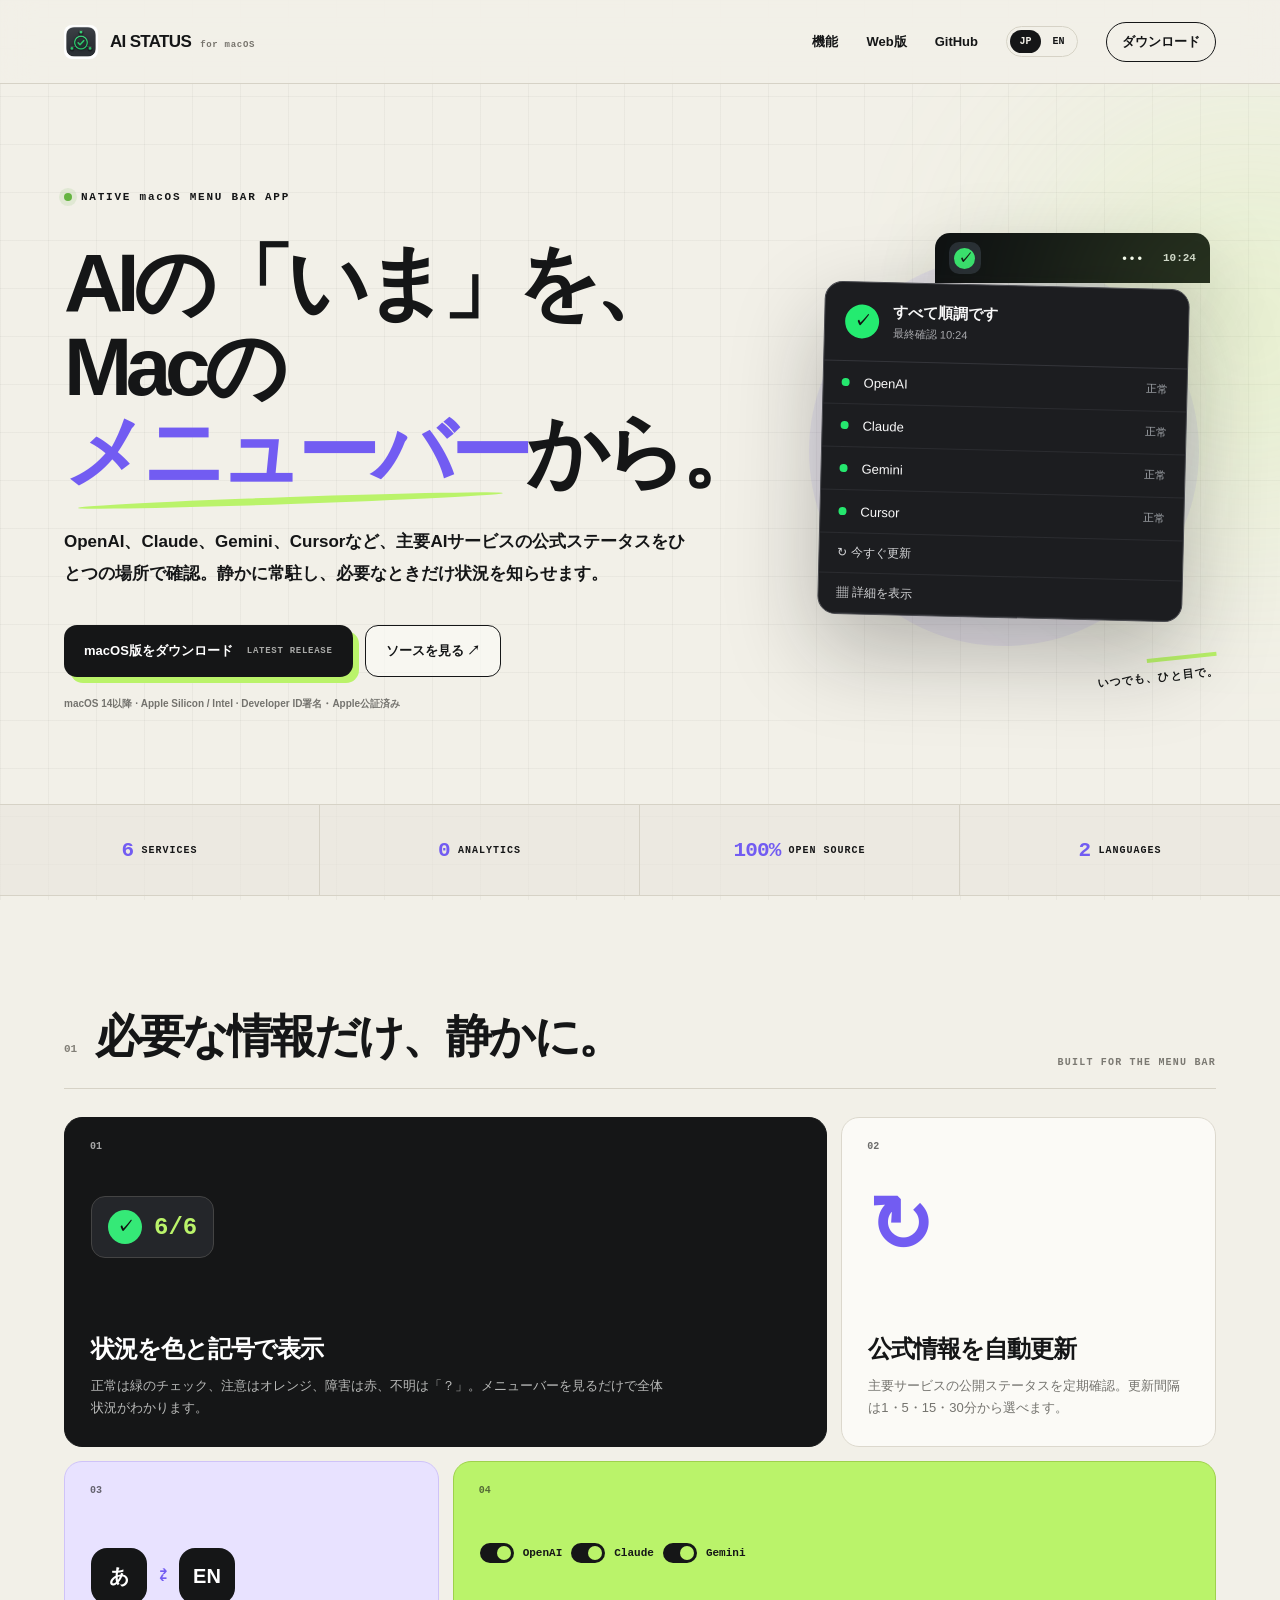
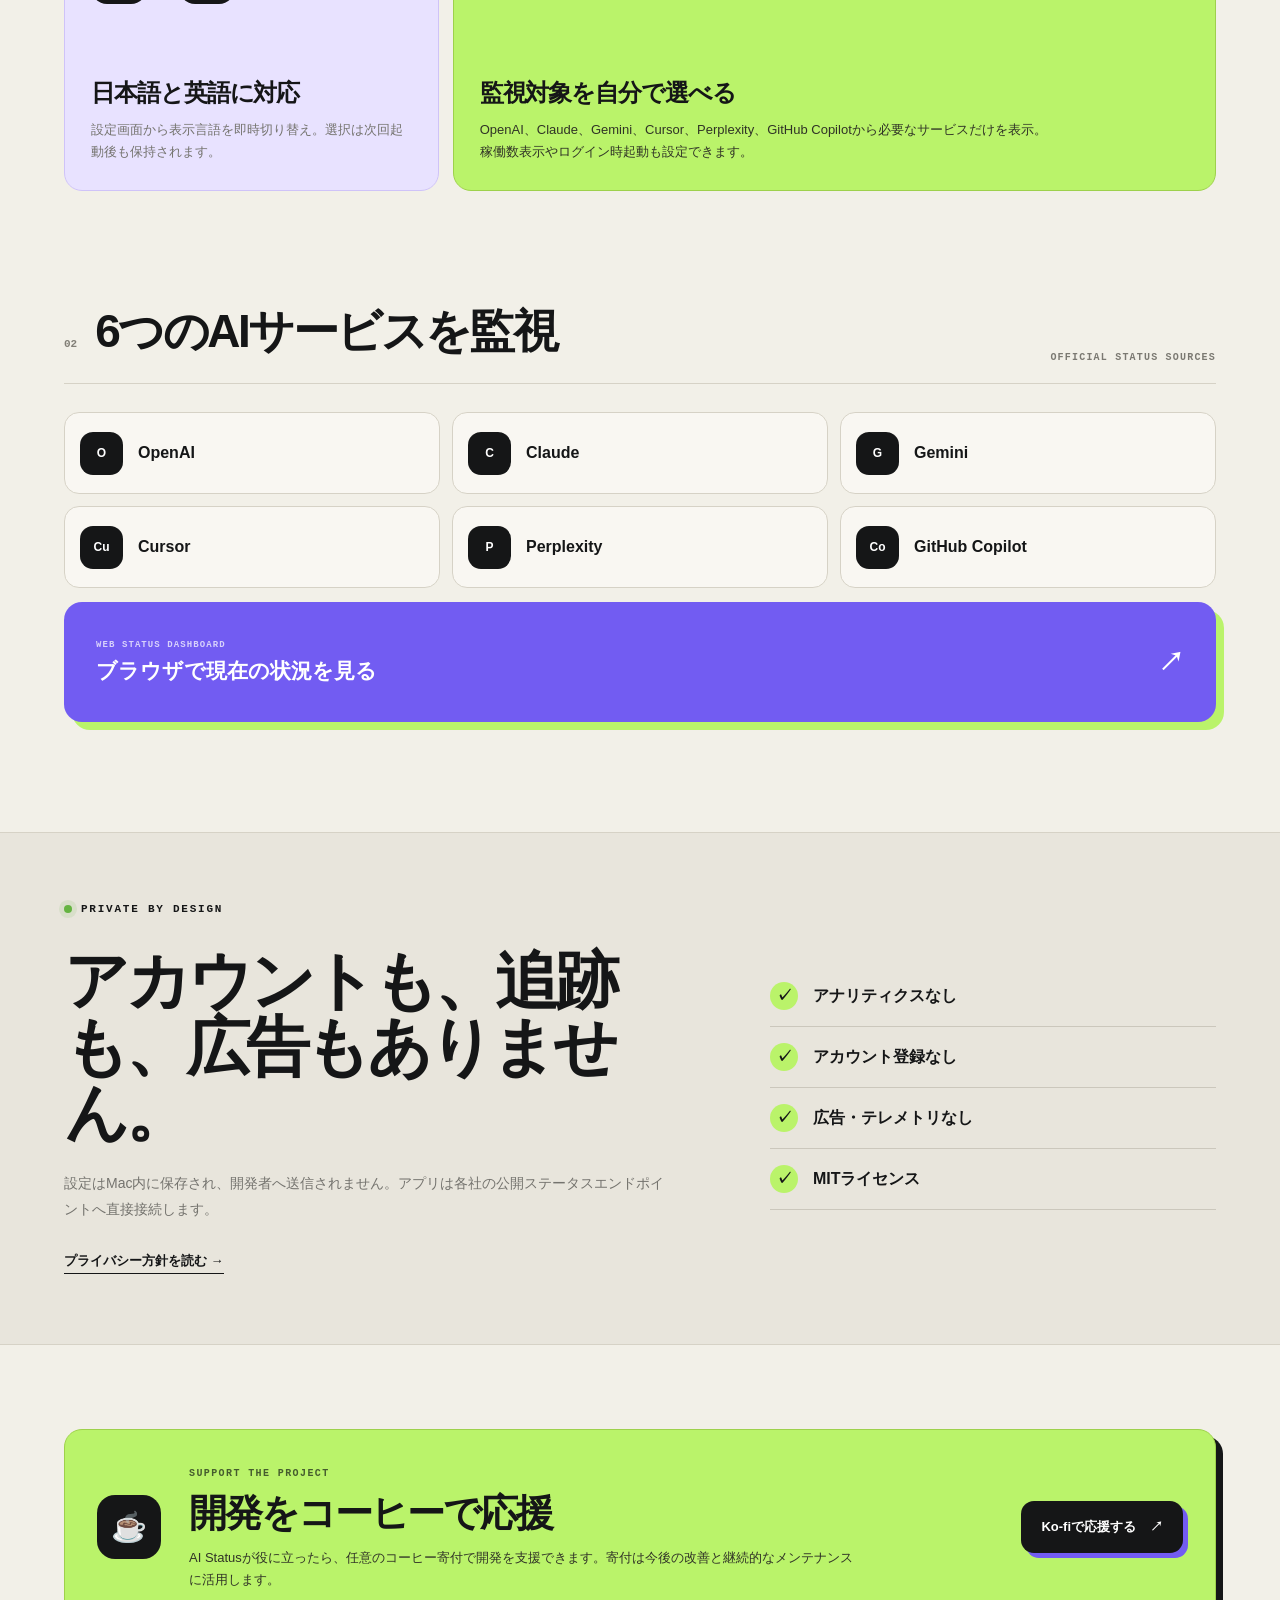
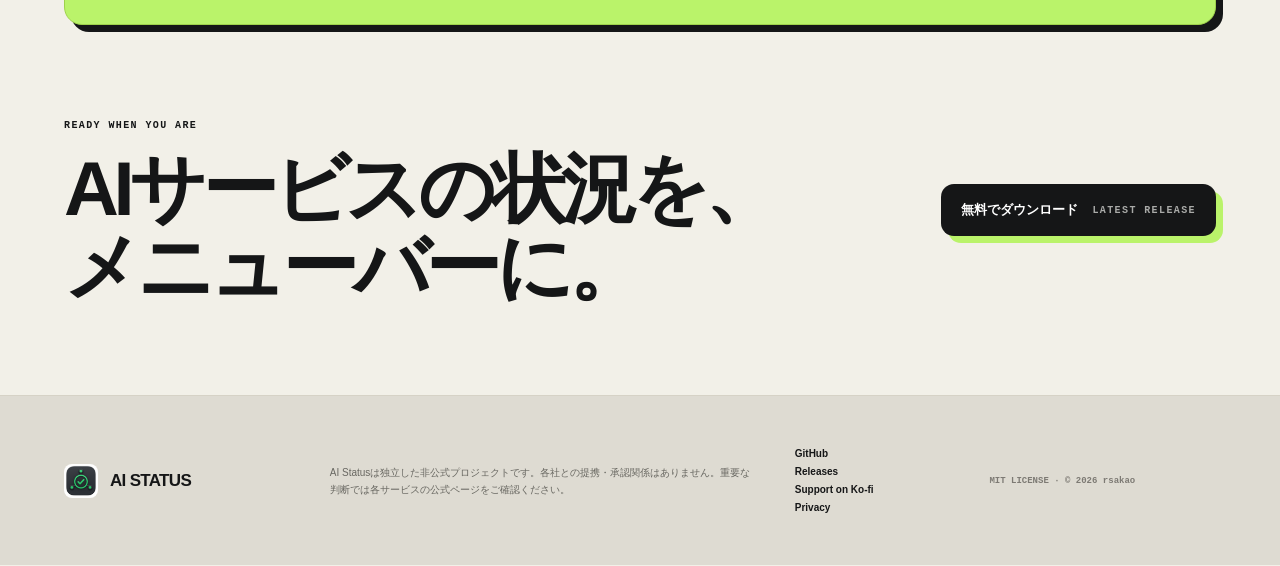
==== commit 7858d9ad: "feat: add Ko-fi support links" ====
--- a/docs/index.html
+++ b/docs/index.html
@@ -143,6 +143,18 @@
       </div>
     </section>
 
+    <section class="support-section" aria-labelledby="support-title">
+      <div class="support-card">
+        <span class="support-icon" aria-hidden="true">☕</span>
+        <div>
+          <small>SUPPORT THE PROJECT</small>
+          <h2 id="support-title">開発をコーヒーで応援</h2>
+          <p>AI Statusが役に立ったら、任意のコーヒー寄付で開発を支援できます。寄付は今後の改善と継続的なメンテナンスに活用します。</p>
+        </div>
+        <a class="button button-support" href="https://ko-fi.com/rojidev" target="_blank" rel="noopener noreferrer">Ko-fiで応援する <span aria-hidden="true">↗</span></a>
+      </div>
+    </section>
+
     <section class="cta-section">
       <div>
         <small>READY WHEN YOU ARE</small>
@@ -160,6 +172,7 @@
     <div class="footer-links">
       <a href="https://github.com/rsakao/aistatus">GitHub</a>
       <a href="https://github.com/rsakao/aistatus/releases/latest">Releases</a>
+      <a href="https://ko-fi.com/rojidev" target="_blank" rel="noopener noreferrer">Support on Ko-fi</a>
       <a href="privacy.html">Privacy</a>
     </div>
     <span>MIT LICENSE · © 2026 rsakao</span>
--- a/docs/assets/styles.css
+++ b/docs/assets/styles.css
@@ -197,6 +197,14 @@
 .privacy-list span { min-height: 61px; display: flex; align-items: center; gap: 15px; border-bottom: 1px solid #cbc7bc; font-weight: 800; }
 .privacy-list b { width: 28px; height: 28px; display: grid; place-items: center; border-radius: 50%; background: var(--green); }
 
+.support-section { max-width: 1400px; margin: 0 auto; padding: 84px 5vw 0; }
+.support-card { display: grid; grid-template-columns: auto minmax(0, 1fr) auto; align-items: center; gap: 28px; padding: 32px; border: 1px solid #9ed14c; border-radius: 18px; background: var(--green); box-shadow: 7px 7px 0 var(--ink); }
+.support-icon { width: 64px; height: 64px; display: grid; place-items: center; border-radius: 18px; background: var(--ink); color: white; font-size: 29px; }
+.support-card small { font: 800 10px ui-monospace, monospace; letter-spacing: .14em; color: #455c2e; }
+.support-card h2 { margin: 8px 0; font-size: clamp(26px, 3vw, 38px); letter-spacing: -.055em; }
+.support-card p { max-width: 670px; margin: 0; color: #303326; font-size: 13px; line-height: 1.75; }
+.button-support { flex: 0 0 auto; background: var(--ink); color: white; box-shadow: 5px 5px 0 var(--purple); }
+
 .cta-section { max-width: 1400px; margin: 0 auto; min-height: 370px; padding: 80px 5vw; display: flex; align-items: center; justify-content: space-between; gap: 40px; }
 .cta-section small { font: 800 10px ui-monospace, monospace; letter-spacing: .14em; }
 .cta-section h2 { font-size: clamp(42px, 6vw, 76px); line-height: 1.02; letter-spacing: -.07em; margin: 18px 0 0; }
@@ -222,7 +230,7 @@
 @media (max-width: 1050px) {
   nav { gap: 13px; }
   nav > a:not(.nav-download) { display: none; }
-  .hero { grid-template-columns: 1fr 370px; gap: 25px; }
+  .hero { grid-template-columns: 1fr; gap: 25px; }
   .feature-grid { grid-template-columns: repeat(2, 1fr); }
   .feature-wide { grid-column: span 1; }
   footer { grid-template-columns: auto 1fr auto; }
@@ -245,6 +253,9 @@
   .feature-grid, .service-grid { grid-template-columns: 1fr; }
   .section-heading p { display: none; }
   .privacy-section { margin-top: 72px; padding: 58px 20px; grid-template-columns: 1fr; }
+  .support-section { padding: 62px 20px 0; }
+  .support-card { grid-template-columns: auto 1fr; padding: 26px; }
+  .button-support { grid-column: 1 / -1; justify-self: start; }
   .cta-section { min-height: 420px; padding: 60px 20px; flex-direction: column; align-items: flex-start; justify-content: center; }
   footer { grid-template-columns: 1fr; text-align: center; justify-items: center; }
   .footer-links { display: flex; flex-wrap: wrap; justify-content: center; }
@@ -265,6 +276,9 @@
   .feature-card { min-height: 310px; }
   .dashboard-link { padding: 22px; }
   .dashboard-link strong { font-size: 17px; }
+  .support-card { grid-template-columns: 1fr; gap: 18px; }
+  .support-icon { width: 54px; height: 54px; }
+  .button-support { width: 100%; justify-self: stretch; }
 }
 
 @media (prefers-reduced-motion: reduce) {
